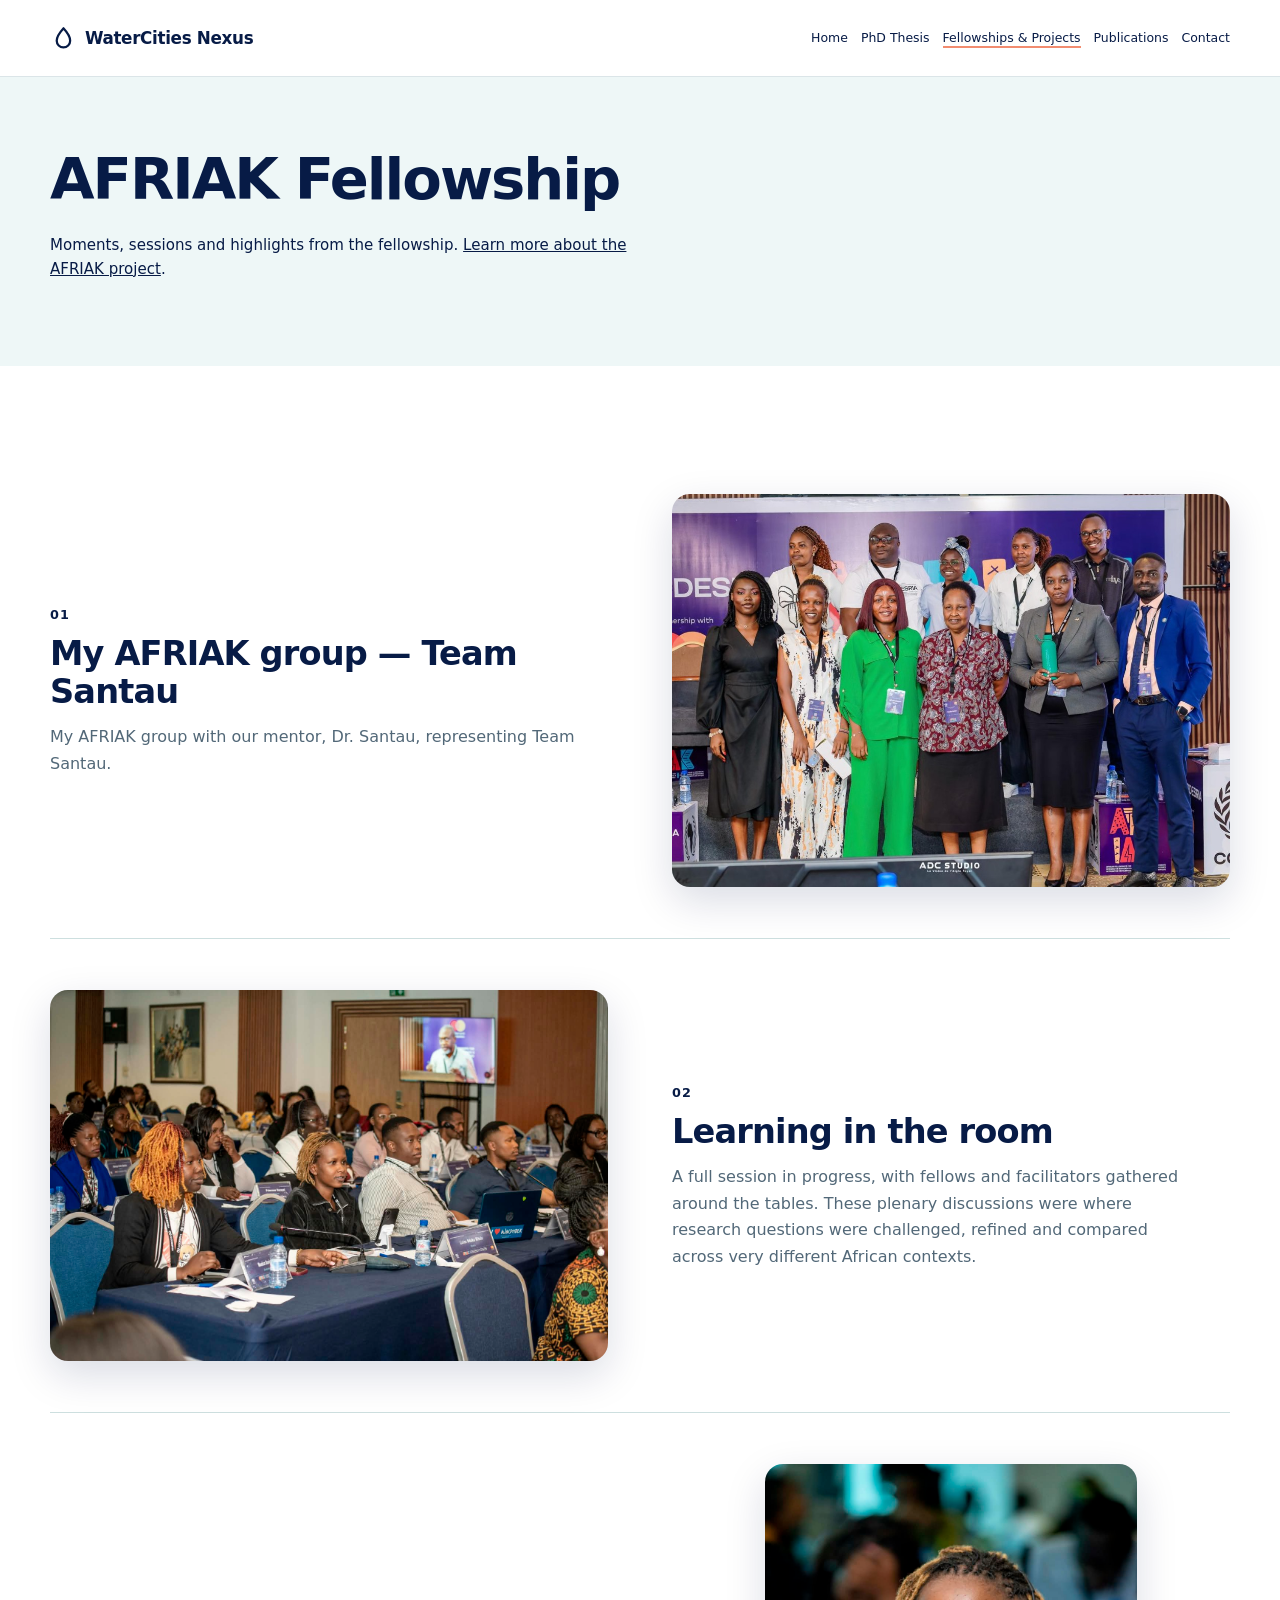
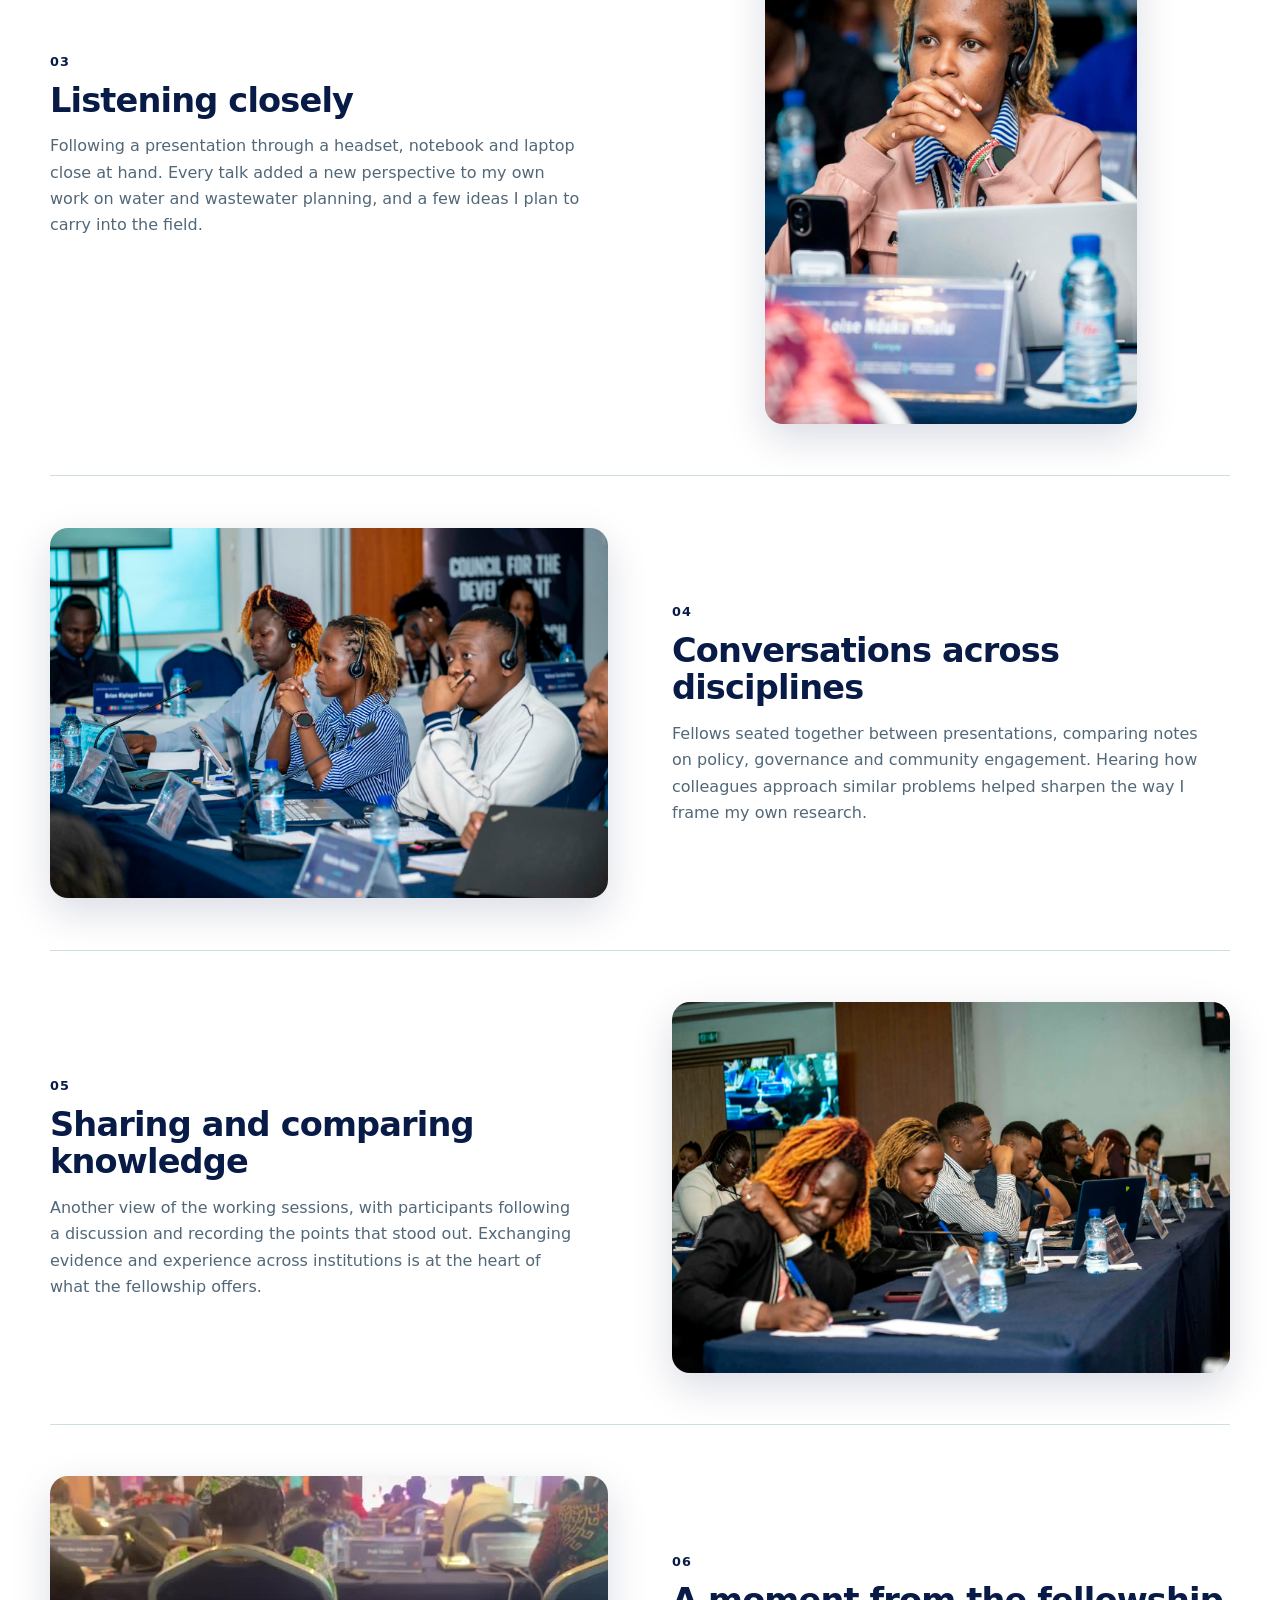
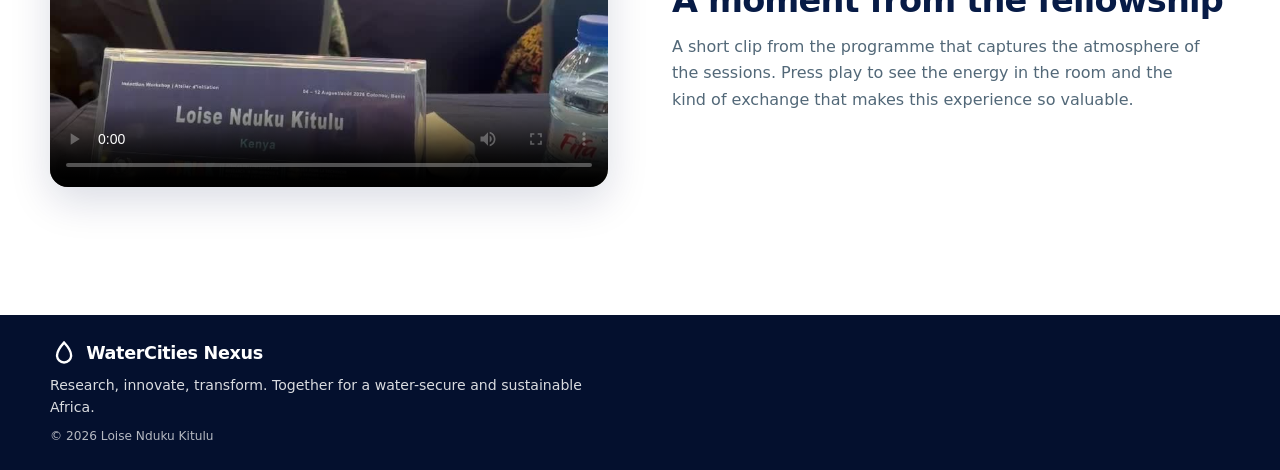
==== afriak/index.html @ d1c17e6a "route link changes" ====
<!doctype html>
<html lang="en">
  <head>
    <meta charset="utf-8" />
    <meta name="viewport" content="width=device-width,initial-scale=1" />
    <title>AFRIAK Fellowship | Loise Nduku Kitulu</title>
    <meta
      name="description"
      content="Photos, video and highlights from the AFRIAK Fellowship, where Loise Nduku Kitulu joined researchers from across Africa to share ideas on water and urban development."
    />
    <link
      rel="icon"
      href="data:image/svg+xml,%3Csvg xmlns='http://www.w3.org/2000/svg' viewBox='0 0 24 24'%3E%3Cpath d='M12 3s6 6.5 6 11a6 6 0 0 1-12 0c0-4.5 6-11 6-11z' fill='%231b4dff'/%3E%3C/svg%3E"
    />
    <meta name="robots" content="index, follow, max-image-preview:large" />
    <meta name="author" content="Loise Nduku Kitulu" />
    <meta name="theme-color" content="#071b46" />
    <link rel="canonical" href="https://loisenduku.co.ke/afriak/" />

    <!-- Open Graph (Facebook, LinkedIn, WhatsApp) -->
    <meta property="og:type" content="website" />
    <meta property="og:site_name" content="Loise Nduku Kitulu" />
    <meta property="og:locale" content="en" />
    <meta property="og:title" content="AFRIAK Fellowship | Loise Nduku Kitulu" />
    <meta
      property="og:description"
      content="Photos, video and highlights from the AFRIAK Fellowship, where Loise Nduku Kitulu joined researchers from across Africa to share ideas on water and urban development."
    />
    <meta property="og:url" content="https://loisenduku.co.ke/afriak/" />
    <meta property="og:image" content="https://loisenduku.co.ke/assets/img/og-image.jpg" />
    <meta property="og:image:width" content="1200" />
    <meta property="og:image:height" content="630" />
    <meta
      property="og:image:alt"
      content="Loise Nduku Kitulu presenting her PhD research at the AFRETEC Doctoral Academy"
    />

    <!-- Twitter / X -->
    <meta name="twitter:card" content="summary_large_image" />
    <meta name="twitter:title" content="AFRIAK Fellowship | Loise Nduku Kitulu" />
    <meta
      name="twitter:description"
      content="Photos, video and highlights from the AFRIAK Fellowship, where Loise Nduku Kitulu joined researchers from across Africa to share ideas on water and urban development."
    />
    <meta name="twitter:image" content="https://loisenduku.co.ke/assets/img/og-image.jpg" />
    <meta
      name="twitter:image:alt"
      content="Loise Nduku Kitulu presenting her PhD research at the AFRETEC Doctoral Academy"
    />

    <!-- Structured data -->
    <script type="application/ld+json">
      {
        "@context": "https://schema.org",
        "@graph": [
          {
            "@type": "Person",
            "@id": "https://loisenduku.co.ke/#person",
            "name": "Loise Nduku Kitulu",
            "url": "https://loisenduku.co.ke/",
            "image": "https://loisenduku.co.ke/assets/img/og-image.jpg",
            "jobTitle": "Urban Planner and PhD Researcher",
            "description": "Urban planner and PhD researcher focused on water and wastewater infrastructure planning in African cities.",
            "affiliation": {
              "@type": "CollegeOrUniversity",
              "name": "University of Lagos"
            },
            "knowsAbout": [
              "Urban planning",
              "Water supply",
              "Wastewater management",
              "Wastewater reuse",
              "Stormwater harvesting",
              "Sustainable urbanization",
              "Lagos",
              "Nairobi"
            ],
            "sameAs": ["https://www.linkedin.com/in/loise-kitulu-929b941b9/"]
          },
          {
            "@type": "WebSite",
            "@id": "https://loisenduku.co.ke/#website",
            "url": "https://loisenduku.co.ke/",
            "name": "Loise Nduku Kitulu",
            "inLanguage": "en",
            "publisher": {
              "@id": "https://loisenduku.co.ke/#person"
            }
          },
          {
            "@type": "WebPage",
            "@id": "https://loisenduku.co.ke/afriak/#webpage",
            "url": "https://loisenduku.co.ke/afriak/",
            "name": "AFRIAK Fellowship | Loise Nduku Kitulu",
            "description": "Photos, video and highlights from the AFRIAK Fellowship, where Loise Nduku Kitulu joined researchers from across Africa to share ideas on water and urban development.",
            "inLanguage": "en",
            "isPartOf": {
              "@id": "https://loisenduku.co.ke/#website"
            },
            "about": {
              "@id": "https://loisenduku.co.ke/#person"
            },
            "primaryImageOfPage": {
              "@type": "ImageObject",
              "url": "https://loisenduku.co.ke/assets/img/og-image.jpg"
            }
          }
        ]
      }
    </script>
    <link rel="stylesheet" href="/assets/style.css" />
  </head>
  <body>
    <svg width="0" height="0" style="position: absolute" aria-hidden="true">
      <symbol id="drop" viewBox="0 0 24 24">
        <path d="M12 3s6 6.5 6 11a6 6 0 0 1-12 0c0-4.5 6-11 6-11z" pathLength="1" />
      </symbol>
      <symbol id="loop" viewBox="0 0 24 24">
        <path
          d="M20 12a8 8 0 0 1-14 5.3M4 12a8 8 0 0 1 14-5.3M18 3v4h-4M6 21v-4h4"
          pathLength="1"
        />
      </symbol>
      <symbol id="city" viewBox="0 0 24 24">
        <path d="M4 21V9l5-3v15M9 21V4l7 3v14M16 21v-9l4 2v7M3 21h18" pathLength="1" />
      </symbol>
      <symbol id="leaf" viewBox="0 0 24 24">
        <path d="M5 19c0-9 5-14 14-14 0 9-5 14-14 14zM5 19l8-8" pathLength="1" />
      </symbol>
      <symbol id="chart" viewBox="0 0 24 24">
        <path d="M4 20h16M6 16l4-5 3 3 5-7M15 7h3v3" pathLength="1" />
      </symbol>
      <symbol id="book" viewBox="0 0 24 24">
        <path
          d="M4 5h6a2 2 0 0 1 2 2v13a2 2 0 0 0-2-2H4zM20 5h-6a2 2 0 0 0-2 2v13a2 2 0 0 1 2-2h6z"
          pathLength="1"
        />
      </symbol>
      <symbol id="people" viewBox="0 0 24 24">
        <path
          d="M9 11a3 3 0 1 0 0-6 3 3 0 0 0 0 6zM3 20c0-3.3 2.7-6 6-6s6 2.7 6 6M16 5.5a3 3 0 0 1 0 5.5M18 14.5c1.8.8 3 2.5 3 5.5"
          pathLength="1"
        />
      </symbol>
      <symbol id="globe" viewBox="0 0 24 24">
        <circle cx="12" cy="12" r="9" pathLength="1" />
        <path d="M3 12h18M12 3c3 3 3 15 0 18M12 3c-3 3-3 15 0 18" pathLength="1" />
      </symbol>
      <symbol id="cap" viewBox="0 0 24 24">
        <path d="M2 9l10-5 10 5-10 5zM6 11.5V16c3 2.5 9 2.5 12 0v-4.5" pathLength="1" />
      </symbol>
      <symbol id="folder" viewBox="0 0 24 24">
        <path d="M3 6h6l2 2h10v11H3z" pathLength="1" />
      </symbol>
      <symbol id="arrow" viewBox="0 0 24 24">
        <path d="M5 12h14M13 6l6 6-6 6" pathLength="1" />
      </symbol>
      <symbol id="pause" viewBox="0 0 24 24"><path d="M8 5v14M16 5v14" pathLength="1" /></symbol>
      <symbol id="play" viewBox="0 0 24 24"><path d="M8 5l11 7-11 7z" pathLength="1" /></symbol>
    </svg>
    <header>
      <div class="nav">
        <a class="lg" href="/"
          ><svg class="ic"><use href="#drop" /></svg><span>WaterCities Nexus</span></a
        >
        <ul id="menu">
          <li><a href="/">Home</a></li>
          <li><a href="/phd/">PhD Thesis</a></li>
          <li><a href="/projects/" class="on">Fellowships &amp; Projects</a></li>
          <li><a href="/#publications">Publications</a></li>
          <li><a href="/#contact">Contact</a></li>
        </ul>
        <button class="mb" aria-label="Menu" aria-expanded="false"><i></i><i></i></button>
      </div>
    </header>
    <main>
      <div class="ph-head">
        <div class="w">
          <h1>
            <span class="ln"><span>AFRIAK Fellowship</span></span>
          </h1>
          <p data-r>
            Moments, sessions and highlights from the fellowship.
            <a href="https://codesria.org/loise-nduku-kitulu1935/" target="_blank" rel="noopener"
              >Learn more about the AFRIAK project</a
            >.
          </p>
        </div>
      </div>
      <section class="afx-sec">
        <div class="w">
          <article class="afx">
            <div class="afx-t" data-r>
              <span class="num">01</span>
              <h2>My AFRIAK group — Team Santau</h2>
              <p>My AFRIAK group with our mentor, Dr. Santau, representing Team Santau.</p>
            </div>
            <div class="afx-m p" data-r>
              <img
                src="/assets/img/AFRIAK/afriak-1.jpg"
                alt="My AFRIAK group with our mentor, Dr. Santau — Team Santau"
                loading="lazy"
              />
            </div>
          </article>
          <article class="afx">
            <div class="afx-t" data-r>
              <span class="num">02</span>
              <h2>Learning in the room</h2>
              <p>
                A full session in progress, with fellows and facilitators gathered around the
                tables. These plenary discussions were where research questions were challenged,
                refined and compared across very different African contexts.
              </p>
            </div>
            <div class="afx-m l" data-r>
              <img src="/assets/img/AFRIAK/afriak-2.jpg" alt="Learning in the room" loading="lazy" />
            </div>
          </article>
          <article class="afx">
            <div class="afx-t" data-r>
              <span class="num">03</span>
              <h2>Listening closely</h2>
              <p>
                Following a presentation through a headset, notebook and laptop close at hand. Every
                talk added a new perspective to my own work on water and wastewater planning, and a
                few ideas I plan to carry into the field.
              </p>
            </div>
            <div class="afx-m p" data-r>
              <img src="/assets/img/AFRIAK/afriak-3.jpg" alt="Listening closely" loading="lazy" />
            </div>
          </article>
          <article class="afx">
            <div class="afx-t" data-r>
              <span class="num">04</span>
              <h2>Conversations across disciplines</h2>
              <p>
                Fellows seated together between presentations, comparing notes on policy, governance
                and community engagement. Hearing how colleagues approach similar problems helped
                sharpen the way I frame my own research.
              </p>
            </div>
            <div class="afx-m l" data-r>
              <img
                src="/assets/img/AFRIAK/afriak-4.jpg"
                alt="Conversations across disciplines"
                loading="lazy"
              />
            </div>
          </article>
          <article class="afx">
            <div class="afx-t" data-r>
              <span class="num">05</span>
              <h2>Sharing and comparing knowledge</h2>
              <p>
                Another view of the working sessions, with participants following a discussion and
                recording the points that stood out. Exchanging evidence and experience across
                institutions is at the heart of what the fellowship offers.
              </p>
            </div>
            <div class="afx-m l" data-r>
              <img
                src="/assets/img/AFRIAK/afriak-5.jpg"
                alt="Sharing and comparing knowledge"
                loading="lazy"
              />
            </div>
          </article>
          <article class="afx">
            <div class="afx-t" data-r>
              <span class="num">06</span>
              <h2>A moment from the fellowship</h2>
              <p>
                A short clip from the programme that captures the atmosphere of the sessions. Press
                play to see the energy in the room and the kind of exchange that makes this
                experience so valuable.
              </p>
            </div>
            <div class="afx-m v" data-r>
              <video
                controls
                playsinline
                preload="metadata"
                poster="/assets/img/AFRIAK/afriak-6.jpg"
              >
                <source src="/assets/img/AFRIAK/afriak-6.mp4" type="video/mp4" />
              </video>
            </div>
          </article>
        </div>
      </section>
    </main>
    <footer>
      <div class="w">
        <a class="lg" href="/"
          ><svg class="ic"><use href="#drop" /></svg><span>WaterCities Nexus</span></a
        >
        <p>Research, innovate, transform. Together for a water-secure and sustainable Africa.</p>
        <p class="sm">© 2026 Loise Nduku Kitulu</p>
      </div>
    </footer>
    <script src="/assets/site.js"></script>
  </body>
</html>
---- assets/style.css ----
:root {
  --b: #071b46;
  --n: #071b46;
  --m: #eef7f7;
  --l: #cddfdf;
  --t: #526878;
  --accent: #f28c70;
  --e: cubic-bezier(0.2, 0.8, 0.2, 1);
}
* {
  box-sizing: border-box;
}
html {
  scroll-behavior: smooth;
}
body {
  margin: 0;
  font:
    400 1.05rem/1.6 "Bricolage Grotesque",
    system-ui,
    sans-serif;
  color: var(--n);
  background: #fff;
  overflow-x: hidden;
}
a {
  color: inherit;
}
img,
video,
svg {
  display: block;
  max-width: 100%;
}
main {
  display: block;
}
.w {
  max-width: 1200px;
  margin: auto;
  padding: 0 10px;
}
.ic {
  width: 1.4em;
  height: 1.4em;
  flex: none;
  fill: none;
  stroke: currentColor;
  stroke-width: 1.6;
  stroke-linecap: round;
  stroke-linejoin: round;
  stroke-dasharray: 1;
  stroke-dashoffset: 0;
}
@keyframes dr {
  from {
    stroke-dashoffset: 1;
  }
}
.big {
  width: 56px;
  height: 56px;
  margin-bottom: 16px;
}
.dn {
  transform: rotate(90deg);
}
h1,
h2,
h3 {
  font-weight: 600;
  letter-spacing: -0.03em;
  line-height: 1;
  margin: 0;
}
h1 {
  font-size: clamp(2.6rem, 8.4vw, 7.4rem);
  line-height: 0.96;
}
h2 {
  font-size: clamp(2rem, 5vw, 3.8rem);
  margin-bottom: 24px;
  max-width: 18ch;
}
h3 {
  font-size: clamp(1.4rem, 2.6vw, 2rem);
}
p {
  max-width: 62ch;
}
.mut {
  color: var(--t);
  margin: 6px 0 20px;
}
.sm {
  font-size: 0.85rem;
  opacity: 0.7;
}
.ln {
  display: block;
  overflow: hidden;
  padding-bottom: 0.08em;
}
.ln > span {
  display: block;
  transform: translateY(110%);
  transition: transform 1.1s var(--e) calc(0.2s + var(--i, 0) * 0.12s);
}
.ready .ln > span {
  transform: none;
}
[data-r] {
  opacity: 0;
  transform: translateY(28px);
  transition:
    opacity 0.9s var(--e),
    transform 0.9s var(--e);
}
[data-r].in {
  opacity: 1;
  transform: none;
}
img[data-r] {
  opacity: 1;
  transform: none;
  clip-path: inset(0 0 100% 0);
  transition: clip-path 1.2s var(--e);
}
img[data-r].in {
  clip-path: inset(0);
}
/* header */
header {
  position: fixed;
  inset: 0 0 auto;
  z-index: 30;
  height: 76px;
  background: #fff;
  color: var(--n);
  transition:
    background 0.3s,
    color 0.3s,
    box-shadow 0.3s;
}
header.sc {
  background: rgba(255, 255, 255, 0.96);
  backdrop-filter: blur(10px);
  color: var(--n);
  box-shadow: 0 1px 0 var(--l);
}
.nav {
  display: flex;
  align-items: center;
  justify-content: space-between;
  gap: 16px;
  height: 76px;
  padding: 0 24px;
  max-width: 1200px;
  margin: auto;
}
.lg {
  display: flex;
  align-items: center;
  gap: 8px;
  text-decoration: none;
  font-weight: 600;
  letter-spacing: -0.02em;
  font-size: 1.1rem;
}
.lg .ic {
  color: var(--b);
  width: 1.6em;
  height: 1.6em;
  stroke-width: 2;
}
.nav ul {
  display: flex;
  gap: 26px;
  list-style: none;
  margin: 0;
  padding: 0;
}
.nav ul a {
  text-decoration: none;
  font-weight: 500;
  font-size: 0.95rem;
  background: linear-gradient(var(--accent), var(--accent)) 0 100%/0 2px no-repeat;
  padding-bottom: 3px;
  transition: background-size 0.4s var(--e);
}
.nav ul a:hover,
.nav ul a.on {
  background-size: 100% 2px;
}
.btn {
  display: inline-flex;
  align-items: center;
  gap: 8px;
  background: var(--b);
  color: #fff;
  padding: 13px 24px;
  border-radius: 999px;
  text-decoration: none;
  font-weight: 600;
  font-size: 0.95rem;
  border: 2px solid var(--b);
  position: relative;
  overflow: hidden;
  isolation: isolate;
  transition: color 0.35s;
}
.btn:before {
  content: "";
  position: absolute;
  inset: 0;
  background: #fff;
  transform: translateY(101%);
  transition: transform 0.45s var(--e);
  z-index: -1;
  border-radius: 50% 50% 0 0/40% 40% 0 0;
}
.btn:hover {
  color: var(--b);
}
.btn:hover:before {
  transform: none;
  border-radius: 0;
}
.btn:hover .ic {
  animation: dr 0.7s;
}
.btn.ghost {
  background: transparent;
  color: inherit;
  border-color: currentColor;
}
.btn.ghost:before {
  background: var(--b);
}
.btn.ghost:hover {
  color: #fff;
  border-color: var(--b);
}
.hero .btn.ghost {
  color: #fff;
}
.mb {
  display: none;
  background: none;
  border: 0;
  width: 44px;
  height: 44px;
  position: relative;
  color: inherit;
  cursor: pointer;
}
.mb i {
  position: absolute;
  left: 10px;
  right: 10px;
  height: 2px;
  background: currentColor;
  transition: transform 0.4s var(--e);
}
.mb i:first-child {
  top: 18px;
}
.mb i:last-child {
  top: 25px;
}
.open .mb i:first-child {
  transform: translateY(3.5px) rotate(45deg);
}
.open .mb i:last-child {
  transform: translateY(-3.5px) rotate(-45deg);
}
/* hero */
.hero {
  position: relative;
  height: calc(100svh - 76px);
  min-height: 620px;
  color: #fff;
  display: flex;
  align-items: center;
  overflow: hidden;
  background: var(--n);
  margin-top: 76px;
}
.hero > img {
  position: absolute;
  inset: 0;
  width: 100%;
  height: 100%;
  object-fit: cover;
  object-position: 52% 25%;
  clip-path: none;
  transform: none;
}
.ready .hero > img {
  clip-path: inset(0);
  transform: none;
}
.hero:after {
  content: "";
  position: absolute;
  inset: 0;
  background:
    linear-gradient(90deg, rgba(7, 27, 70, 0.48), rgba(7, 27, 70, 0.32) 55%, rgba(7, 27, 70, 0.18)),
    linear-gradient(0deg, rgba(7, 27, 70, 0.38), transparent 48%);
}
.hero .w {
  position: relative;
  z-index: 2;
  padding-bottom: clamp(40px, 7vw, 80px);
}
.lead {
  font-size: clamp(1.05rem, 2vw, 1.3rem);
  margin: 22px 0 0;
  opacity: 0;
  transition: opacity 1s 0.9s;
}
.ready .lead,
.ready .cta {
  opacity: 1;
}
.cta {
  display: flex;
  gap: 12px;
  flex-wrap: wrap;
  margin-top: 26px;
  opacity: 0;
  transition: opacity 1s 1.1s;
}
/* sections */
section {
  padding: clamp(64px, 10vw, 130px) 0;
}
.alt {
  background: var(--m);
}
.dark {
  background: var(--n);
  color: #fff;
  background-image: radial-gradient(60% 80% at 100% 0, rgba(27, 77, 255, 0.55), transparent);
}
.about {
  display: grid;
  grid-template-columns: 1.3fr 1fr;
  gap: clamp(24px, 5vw, 70px);
  align-items: start;
}
.me {
  width: 100%;
  aspect-ratio: 1;
  object-fit: cover;
  border-radius: 28px;
  margin-bottom: 20px;
}
.quote {
  background: var(--m);
  border-radius: 20px;
  padding: 22px;
  font-size: 1.1rem;
  color: var(--n);
}
.tag {
  display: inline-block;
  border: 1px solid var(--l);
  border-radius: 999px;
  padding: 4px 14px;
  font-size: 0.85rem;
  margin: 0 6px 8px 0;
  transition:
    background 0.3s,
    color 0.3s;
}
.tag:hover {
  background: var(--b);
  color: #fff;
}
.row {
  display: flex;
  align-items: center;
  gap: clamp(12px, 2.5vw, 28px);
  padding: clamp(18px, 2.4vw, 30px) 8px;
  border-top: 1px solid var(--l);
  text-decoration: none;
  position: relative;
  isolation: isolate;
  transition:
    color 0.4s,
    padding 0.4s var(--e);
}
.row:last-child {
  border-bottom: 1px solid var(--l);
}
.row b {
  font-weight: 600;
  font-size: clamp(1.3rem, 3vw, 2.3rem);
  letter-spacing: -0.025em;
  line-height: 1.1;
}
.row span {
  color: var(--t);
  flex: 1;
  max-width: 44ch;
  font-size: 0.95rem;
  transition: color 0.4s;
}
.row:before {
  content: "";
  position: absolute;
  inset: 0;
  background: var(--b);
  transform: scaleY(0);
  transform-origin: bottom;
  transition: transform 0.5s var(--e);
  z-index: -1;
}
.row:hover {
  color: #fff;
  padding-left: 24px;
  padding-right: 24px;
}
.row:hover:before {
  transform: none;
}
.row:hover span {
  color: #dfe7ff;
}
.row:hover .ic {
  animation: dr 0.9s;
}
.row .go {
  margin-left: auto;
}
.row:hover .go,
.pub:hover .go {
  transform: translateX(6px);
}
.go {
  transition: transform 0.4s var(--e);
}
.alt .row:last-child {
  border-bottom: 1px solid var(--l);
}
div.row:hover {
  color: inherit;
  padding: clamp(18px, 2.4vw, 30px) 8px;
}
div.row:hover:before {
  transform: scaleY(0);
}
div.row:hover .ic {
  color: var(--b);
}
.tri {
  display: grid;
  grid-template-columns: repeat(auto-fit, minmax(240px, 1fr));
  gap: 32px;
  margin-top: 40px;
}
.tri p {
  font-size: 1.15rem;
}
/* publications */
.pub {
  display: grid;
  grid-template-columns: 72px 1fr auto;
  gap: clamp(14px, 2.5vw, 28px);
  align-items: center;
  padding: 20px 0;
  border-top: 1px solid var(--l);
  text-decoration: none;
  transition: padding 0.4s var(--e);
}
.pub:last-child {
  border-bottom: 1px solid var(--l);
}
.tile {
  width: 72px;
  height: 72px;
  border-radius: 18px;
  background: var(--m)
    repeating-linear-gradient(135deg, transparent 0 9px, rgba(27, 77, 255, 0.1) 9px 10px);
  display: grid;
  place-items: center;
  color: var(--b);
  transition:
    background-color 0.4s,
    color 0.4s,
    transform 0.5s var(--e),
    border-radius 0.5s var(--e);
}
.tile .ic {
  width: 30px;
  height: 30px;
}
.pt small {
  display: block;
  color: var(--t);
  font-size: 0.85rem;
}
.pt b {
  font-weight: 600;
  font-size: clamp(1.05rem, 2vw, 1.45rem);
  letter-spacing: -0.015em;
  line-height: 1.25;
  background: linear-gradient(var(--b), var(--b)) 0 100%/0 2px no-repeat;
  transition: background-size 0.5s var(--e);
}
a.pub:hover {
  padding-left: 12px;
}
a.pub:hover .tile {
  background-color: var(--b);
  color: #fff;
  transform: rotate(-6deg) scale(1.06);
  border-radius: 50%;
}
a.pub:hover .tile .ic,
a.pub:hover .go {
  animation: dr 0.8s;
}
a.pub:hover .pt b {
  background-size: 100% 2px;
  color: var(--b);
}
.pub .go {
  color: var(--b);
}
.pub.soon {
  opacity: 0.65;
}
.cta-s {
  background: var(--b);
  color: #fff;
  text-align: left;
}
.cta-s h2 {
  font-size: clamp(2.6rem, 9vw, 8rem);
  max-width: none;
}
.mail {
  display: inline-flex;
  align-items: center;
  gap: 12px;
  font-size: clamp(1.3rem, 4.4vw, 3rem);
  font-weight: 600;
  letter-spacing: -0.03em;
  text-decoration: none;
  margin: 18px 0 26px;
  word-break: break-all;
  border-bottom: 3px solid #fff;
}
.mail:hover .go {
  transform: translateX(8px);
}
.cta-s .btn {
  background: #fff;
  color: var(--b);
  border-color: #fff;
}
.cta-s .btn:before {
  background: var(--n);
}
.cta-s .btn:hover {
  color: #fff;
  border-color: var(--n);
}
footer {
  background: var(--n);
  color: #fff;
  padding: 48px 0;
}
footer .lg .ic {
  color: #fff;
}
footer p {
  margin: 14px 0 0;
  opacity: 0.85;
}
/* page heads */
.ph-head {
  background: var(--m);
  padding: 150px 0 clamp(40px, 6vw, 70px);
}
.ph-head p {
  margin-top: 20px;
  font-size: 1.15rem;
}
.empty {
  display: flex;
  align-items: center;
  gap: 14px;
  border: 2px dashed var(--l);
  border-radius: 20px;
  padding: 26px;
  color: var(--t);
  margin-top: 18px;
}
.empty .ic {
  color: var(--b);
}
#lb {
  position: fixed;
  inset: 0;
  background: rgba(6, 21, 74, 0.94);
  display: none;
  place-items: center;
  z-index: 50;
  cursor: zoom-out;
}
#lb.on {
  display: grid;
}
#lb img {
  max-height: 92vh;
  max-width: 94vw;
  border-radius: 12px;
}
#pre {
  position: fixed;
  inset: 0;
  z-index: 100;
  background: var(--n);
  color: #fff;
  display: grid;
  place-items: center;
  transition: transform 1s var(--e);
}
#pre.done {
  transform: translateY(-100%);
}
#pre div {
  text-align: center;
}
#pre .ic {
  width: 84px;
  height: 84px;
  margin: auto;
  stroke-width: 1.2;
  animation: dr 1.6s infinite alternate;
}
#pre b {
  display: block;
  font-size: 2.4rem;
  margin-top: 12px;
  font-weight: 600;
}
#cur {
  position: fixed;
  left: 0;
  top: 0;
  z-index: 60;
  pointer-events: none;
  width: 84px;
  height: 84px;
  margin: -42px 0 0 -42px;
  border-radius: 50%;
  background: var(--b);
  color: #fff;
  display: grid;
  place-items: center;
  font-size: 0.9rem;
  font-weight: 600;
  scale: 0;
  transition: scale 0.35s var(--e);
}
#cur.on {
  scale: 1;
}
@media (max-width: 720px) {
  .mb {
    display: block;
  }
  .nav .btn {
    display: none;
  }
  .nav ul {
    position: fixed;
    inset: 0;
    background: var(--n);
    color: #fff;
    flex-direction: column;
    justify-content: center;
    gap: 18px;
    padding: 0 32px;
    transform: translateY(-100%);
    transition: transform 0.6s var(--e);
  }
  .nav ul a {
    font-size: 2rem;
    font-weight: 600;
  }
  .open .nav ul {
    transform: none;
  }
  .open header,
  .open header.sc {
    background: transparent;
    color: #fff;
    box-shadow: none;
    backdrop-filter: none;
  }
  .open .lg,
  .open .mb {
    position: relative;
    z-index: 2;
  }
  .open header .lg .ic {
    color: #fff;
  }
}
@media (max-width: 860px) {
  .about {
    grid-template-columns: 1fr;
  }
  .row span {
    display: none;
  }
  .pub {
    grid-template-columns: 56px 1fr 24px;
  }
  .tile {
    width: 56px;
    height: 56px;
    border-radius: 14px;
  }
  .hero > img {
    object-position: 54% 20%;
  }
  .ph-head {
    padding-top: 120px;
  }
}
@media (prefers-reduced-motion: reduce) {
  * {
    animation: none !important;
    transition-duration: 0.01s !important;
  }
  .car {
    overflow-x: auto;
  }
  .ln > span {
    transform: none;
  }
  [data-r] {
    opacity: 1;
    transform: none;
  }
  img[data-r] {
    clip-path: none;
  }
}

/* restrained typography, spacing and navigation refinements */
body {
  font-family:
    system-ui,
    -apple-system,
    "Segoe UI",
    Roboto,
    Arial,
    sans-serif;
  font-size: 1rem;
  line-height: 1.55;
}
h1 {
  font-size: clamp(2.25rem, 6vw, 5.4rem);
  line-height: 1;
}
h2 {
  font-size: clamp(1.7rem, 3.8vw, 3rem);
  margin-bottom: 20px;
}
h3 {
  font-size: clamp(1.2rem, 2vw, 1.65rem);
}
.lead {
  font-size: clamp(0.95rem, 1.5vw, 1.12rem);
}
.ph-head p,
.tri p,
.quote {
  font-size: 1rem;
}
.cta-s h2 {
  font-size: clamp(2rem, 6vw, 5.2rem);
}
.mail {
  font-size: clamp(1.1rem, 3vw, 2.35rem);
}
.nav {
  gap: 18px;
}
.nav .btn {
  padding: 9px 17px;
  font-size: 0.86rem;
  gap: 6px;
  margin-left: auto;
}
.nav ul {
  margin-left: auto;
  gap: 20px;
}
.nav ul a {
  font-size: 0.88rem;
}
.btn {
  padding: 10px 19px;
  font-size: 0.88rem;
  gap: 7px;
}
.btn .ic {
  width: 1.2em;
  height: 1.2em;
}
.it {
  height: clamp(190px, 30vw, 320px);
  border-radius: 18px;
}
.car {
  padding: 4px 0;
}
.event {
  margin-top: 44px;
}
@media (max-width: 720px) {
  .nav {
    padding: 12px 16px;
  }
  .nav ul {
    margin-left: 0;
  }
  .mb {
    margin-left: auto;
    margin-right: 0;
    width: 40px;
    height: 40px;
  }
  .mb i {
    left: 8px;
    right: 8px;
  }
  .nav ul a {
    font-size: 1.45rem;
  }
}
@media (max-width: 860px) {
  .it {
    height: clamp(175px, 48vw, 260px);
  }
  h1 {
    font-size: clamp(2.2rem, 9vw, 4.2rem);
  }
  h2 {
    font-size: clamp(1.65rem, 6vw, 2.4rem);
  }
}
@media (min-width: 861px) {
  .nav {
    display: grid;
    grid-template-columns: 1fr auto 1fr;
  }
  .nav .btn {
    grid-column: 2;
    grid-row: 1;
    justify-self: center;
    margin: 0;
  }
  .nav ul {
    grid-column: 3;
    grid-row: 1;
    justify-self: end;
    margin: 0;
    gap: 16px;
  }
}

/* Final compact layout refinements */
body {
  font-size: 15px;
  line-height: 1.55;
}
h1 {
  font-size: clamp(2rem, 4.5vw, 4rem);
  line-height: 1.04;
  letter-spacing: -0.035em;
}
h2 {
  font-size: clamp(1.45rem, 2.8vw, 2.35rem);
  line-height: 1.12;
  letter-spacing: -0.025em;
}
h3 {
  font-size: 1.12rem;
}
p,
.lead,
.ph-head p {
  font-size: 0.94rem;
}
.tag,
.nav ul a {
  font-size: 0.82rem;
}
.btn {
  font-size: 0.82rem;
  padding: 9px 15px;
  min-height: 38px;
}
.hero .cta {
  display: flex;
  flex-wrap: wrap;
  gap: 10px;
}
.hero .cta .btn {
  padding: 9px 15px;
}
.nav {
  grid-template-columns: 1fr 1fr !important;
}
.nav .lg {
  grid-column: 1;
  justify-self: start;
}
.nav ul {
  grid-column: 2;
  justify-self: end;
}
@media (min-width: 861px) {
  .nav ul {
    gap: 13px;
  }
  .nav ul a {
    font-size: 0.78rem;
  }
}
/* Fully off-canvas mobile navigation, including its background */
@media (max-width: 720px) {
  header {
    z-index: 80;
  }
  .nav {
    display: flex;
    align-items: center;
    justify-content: space-between;
    padding: 12px 16px;
  }
  .mb {
    display: block;
    position: relative;
    z-index: 91;
    margin-left: auto;
    margin-right: 0;
    flex: 0 0 40px;
  }
  .nav ul {
    position: fixed;
    top: 0;
    right: 0;
    bottom: 0;
    left: auto;
    width: min(82vw, 340px);
    height: 100dvh;
    box-sizing: border-box;
    background: #071b46;
    color: #fff;
    flex-direction: column;
    justify-content: center;
    align-items: flex-start;
    gap: 20px;
    padding: 32px;
    transform: translateX(105%);
    visibility: hidden;
    pointer-events: none;
    transition:
      transform 0.35s ease,
      visibility 0.35s;
  }
  .open .nav ul {
    transform: translateX(0);
    visibility: visible;
    pointer-events: auto;
  }
  .nav ul a {
    font-size: 1.05rem;
  }
  .open header,
  .open header.sc {
    background: transparent;
  }
  .open header .mb {
    position: fixed;
    right: 16px;
    top: 12px;
  }
}
.contact-compact {
  background: #071b46;
  color: #fff;
  padding: 38px 0 34px;
}
.contact-compact .w {
  display: grid;
  grid-template-columns: 1.1fr 1fr auto;
  align-items: center;
  gap: 24px;
}
.contact-compact h2 {
  font-size: clamp(1.5rem, 2.8vw, 2.25rem);
  margin: 0 0 8px;
}
.contact-compact p {
  margin: 0;
  color: #d6e0f4;
  font-size: 0.88rem;
}
.contact-email {
  font-size: clamp(0.9rem, 1.5vw, 1.15rem);
  color: #fff;
  text-decoration: none;
  border-bottom: 1px solid #8297bd;
  padding-bottom: 6px;
}
.socials {
  display: flex;
  gap: 9px;
}
.socials a {
  display: flex;
  align-items: center;
  gap: 7px;
  border: 1px solid #64799e;
  border-radius: 24px;
  padding: 8px 12px;
  color: #fff;
  text-decoration: none;
  font-size: 0.8rem;
}
.socials a:hover {
  background: #173567;
}
@media (max-width: 700px) {
  .contact-compact {
    padding: 30px 0;
  }
  .contact-compact .w {
    grid-template-columns: 1fr;
    gap: 15px;
  }
  .socials {
    margin-top: 2px;
  }
}

/* ===== Hero (portfolio style) ===== */
.hero {
  align-items: center;
  min-height: 640px;
}
.hero:after {
  background:
    linear-gradient(90deg, rgba(4, 12, 38, 0.94), rgba(6, 21, 74, 0.82) 55%, rgba(6, 21, 74, 0.6)),
    linear-gradient(0deg, rgba(4, 12, 38, 0.7), transparent 40%);
}
.hero > img {
  filter: saturate(0.8) brightness(0.8);
}
.hero .w {
  padding-top: clamp(42px, 8vh, 72px);
  padding-bottom: clamp(42px, 8vh, 72px);
  width: 100%;
}
.pill {
  display: inline-flex;
  align-items: center;
  gap: 9px;
  border: 1px solid transparent;
  background: transparent;
  backdrop-filter: none;
  border-radius: 999px;
  padding: 6px 0;
  font-size: 0.78rem;
  font-weight: 600;
  color: #fff;
  text-shadow: 0 1px 5px rgba(4, 12, 38, 0.85);
  margin-bottom: 22px;
}
.pill i {
  width: 8px;
  height: 8px;
  border-radius: 50%;
  background: #3ea0ff;
  box-shadow: 0 0 0 4px rgba(62, 160, 255, 0.22);
}
.hero h1 {
  font-size: clamp(2.4rem, 7vw, 5.2rem);
  line-height: 1.02;
  max-width: none;
}
.role {
  margin: 18px 0 0;
  font-size: clamp(1.05rem, 2.2vw, 1.45rem);
  max-width: none;
}
.role b {
  font-weight: 600;
  border-bottom: 2px solid rgba(255, 255, 255, 0.7);
  padding-bottom: 2px;
}
.hero .lead {
  max-width: 52ch;
  color: #c9d6f2;
  margin-top: 18px;
}
.hero .cta {
  margin-top: 28px;
}
.hero .btn {
  padding: 12px 22px;
  font-size: 0.88rem;
  min-height: 44px;
  border-radius: 8px;
}
.hero .btn .in {
  font-size: 0.95rem;
  font-weight: 800;
}
.hero .btn.ghost {
  border-color: rgba(255, 255, 255, 0.3);
}
@media (max-width: 600px) {
  .hero {
    height: calc(100svh - 76px);
    min-height: 560px;
  }
  .hero h1 {
    max-width: none;
  }
}

/* ===== Mobile menu: hamburger on the left, drawer slides from the left ===== */
@media (max-width: 720px) {
  .nav {
    justify-content: flex-start;
    gap: 6px;
  }
  .mb {
    order: -1;
    margin: 0 0 0 -8px;
    flex: 0 0 44px;
    width: 44px;
    height: 44px;
    color: var(--b);
  }
  .mb i {
    left: 11px;
    right: 11px;
    background: var(--b);
  }
  .mb i:first-child {
    top: 16px;
  }
  .mb i:last-child {
    top: 26px;
  }
  .open .mb i:first-child {
    transform: translateY(5px) rotate(45deg);
  }
  .open .mb i:last-child {
    transform: translateY(-5px) rotate(-45deg);
  }
  .nav ul {
    left: 0;
    right: auto;
    transform: translateX(-105%);
    align-items: flex-start;
    padding: 90px 28px 32px;
    justify-content: flex-start;
    gap: 6px;
    box-shadow: 8px 0 40px rgba(0, 0, 0, 0.35);
    border-right: 1px solid rgba(255, 255, 255, 0.08);
  }
  .nav ul li {
    width: 100%;
  }
  .nav ul a {
    display: block;
    font-size: 1rem;
    color: #fff;
    padding: 12px 4px;
    background: none;
    border-bottom: 1px solid rgba(255, 255, 255, 0.1);
  }
  .nav ul a.on {
    color: #fff;
  }
  .open .nav ul {
    transform: none;
  }
  .open header .mb {
    position: fixed;
    left: 8px;
    right: auto;
    top: 12px;
  }
  .open::after {
    content: "";
    position: fixed;
    inset: 0;
    background: rgba(2, 8, 28, 0.55);
    z-index: 70;
  }
  .open {
    overflow: hidden;
  }
}

/* ===== PhD: dark section + compact looping carousel ===== */
.phd-dark {
  background: #050f33 radial-gradient(60% 50% at 100% 0, rgba(27, 77, 255, 0.28), transparent);
  color: #fff;
  overflow: hidden;
  position: relative;
  contain: paint;
}
.phd-dark h2,
.phd-dark h3 {
  color: #fff;
}
.phd-dark .mut,
.phd-dark .w > p {
  color: #a9b9dd;
}
.event {
  margin-top: 44px;
}
.eh {
  max-width: 1200px;
  margin: 0 auto;
  padding: 0 10px;
  display: flex;
  align-items: flex-end;
  justify-content: space-between;
  gap: 16px;
}
.eh .mut {
  margin: 6px 0 18px;
}
.cr {
  max-width: 1200px;
  margin: 0 auto;
  padding: 0 10px;
  width: 100%;
}
.cv {
  overflow: hidden;
  width: 100%;
  -webkit-mask-image: linear-gradient(90deg, transparent 0, #000 10%, #000 90%, transparent 100%);
  mask-image: linear-gradient(90deg, transparent 0, #000 10%, #000 90%, transparent 100%);
}
.tr {
  display: flex;
  width: max-content;
  animation: mv var(--d, 40s) linear infinite;
  will-change: transform;
}
@keyframes mv {
  to {
    transform: translate3d(calc(-1 * var(--w, 0px)), 0, 0);
  }
}
.cr:hover .tr,
.cr:focus-within .tr,
.cr.pause .tr,
.cr.vp .tr {
  animation-play-state: paused;
}
.cd {
  flex: none;
  width: 220px;
  margin-right: 14px;
  display: flex;
  flex-direction: column;
  background: #0b1d52;
  border: 1px solid rgba(255, 255, 255, 0.09);
  border-radius: 14px;
  overflow: hidden;
}
.cm {
  position: relative;
  aspect-ratio: 4/3;
  background: linear-gradient(135deg, #102a6e, #0a1a4a);
  overflow: hidden;
}
.phs {
  position: absolute;
  inset: 0;
  width: 100%;
  height: 100%;
  padding: 22%;
  fill: none;
  stroke: #5b86ff;
  stroke-width: 1.6;
  stroke-linecap: round;
  stroke-linejoin: round;
  opacity: 0.55;
  max-width: none;
}
.cm img,
.cm video {
  position: absolute;
  inset: 0;
  width: 100%;
  height: 100%;
  object-fit: cover;
  background: #0a1a4a;
  cursor: zoom-in;
}
.cm video {
  cursor: auto;
  background: #000;
}
.ct {
  padding: 12px 13px 14px;
}
.ct h4 {
  margin: 0 0 6px;
  font-size: 0.88rem;
  font-weight: 600;
  line-height: 1.25;
  letter-spacing: -0.01em;
}
.ct p {
  margin: 0;
  font-size: 0.74rem;
  line-height: 1.5;
  color: #b4c3e4;
}
.tg {
  flex: none;
  width: 38px;
  height: 38px;
  border-radius: 50%;
  border: 1px solid rgba(255, 255, 255, 0.25);
  background: rgba(255, 255, 255, 0.08);
  color: #fff;
  cursor: pointer;
  display: grid;
  place-items: center;
  margin-bottom: 18px;
}
.tg:hover {
  background: var(--b);
  border-color: var(--b);
}
.tg .ic {
  width: 18px;
  height: 18px;
}
.tg .pl,
.cr.pause .tg .pa {
  display: none;
}
.cr.pause .tg .pl {
  display: block;
}
@media (prefers-reduced-motion: reduce) {
  .cv {
    overflow-x: auto;
  }
  .tr {
    animation: none !important;
  }
}

/* ===== AFRIAK alternating layout ===== */
.afx-sec {
  padding: clamp(40px, 6vw, 80px) 0;
}
.afx {
  display: grid;
  grid-template-columns: minmax(0, 1fr) minmax(0, 1fr);
  gap: clamp(28px, 5vw, 72px);
  align-items: center;
  padding: clamp(28px, 4vw, 52px) 0;
}
.afx + .afx {
  border-top: 1px solid var(--l);
}
.afx:nth-child(even) .afx-m {
  order: -1;
}
.afx-t .num {
  display: inline-block;
  font-size: 0.8rem;
  font-weight: 700;
  color: var(--b);
  letter-spacing: 0.08em;
  margin-bottom: 10px;
}
.afx-t h2 {
  font-size: clamp(1.4rem, 2.8vw, 2.1rem);
  margin: 0 0 14px;
  max-width: none;
}
.afx-t p {
  margin: 0;
  color: var(--t);
  font-size: 1rem;
  line-height: 1.65;
  max-width: 52ch;
}
.afx-m {
  min-width: 0;
  display: flex;
  justify-content: center;
}
.afx-m img,
.afx-m video {
  width: 100%;
  height: auto;
  border-radius: 18px;
  background: var(--m);
  box-shadow: 0 14px 40px rgba(6, 21, 74, 0.15);
}
.afx-m.p img {
  width: auto;
  max-width: 100%;
  max-height: 560px;
}
.afx-m.l img,
.afx-m.v video {
  max-height: 480px;
  object-fit: cover;
}
@media (max-width: 760px) {
  .afx {
    grid-template-columns: minmax(0, 1fr);
    gap: 20px;
  }
  .afx:nth-child(even) .afx-m {
    order: 0;
  }
  .afx-m.p img {
    max-height: 460px;
  }
}
@media (max-width: 720px) {
  .open header .lg {
    visibility: hidden;
  }
}

.hero-name {
  display: inline-block;
  width: auto;
  max-width: none;
  white-space: nowrap;
  overflow: visible;
  clip-path: none;
  animation: none;
}
.ready .hero-name {
  animation: none;
}
.name-kitulu {
  color: var(--accent);
  text-shadow: 0 1px 14px rgba(7, 27, 70, 0.25);
  font-weight: 700;
}
@keyframes nameType {
  from {
    clip-path: inset(0 100% 0 0);
  }
  to {
    clip-path: inset(0);
  }
}
.role b {
  border-bottom: 2px solid var(--accent);
}
.btn {
  background: var(--accent);
  border-color: var(--accent);
  color: var(--n);
}
.btn:hover {
  color: var(--n);
}
.btn.ghost {
  color: var(--accent);
  border-color: var(--accent);
}
.hero .cta {
  margin-top: 28px;
  margin-bottom: 0;
}
.hero .btn {
  height: 44px;
  padding: 0 20px;
  font-size: 0.88rem;
  line-height: 44px;
  min-height: 44px;
  border-radius: 8px;
}
#about {
  padding: 28px 0;
}
.about {
  grid-template-columns: minmax(0, 760px);
}
.row {
  border-top-color: rgba(242, 140, 112, 0.58);
}
.row:last-child {
  border-bottom-color: rgba(242, 140, 112, 0.58);
}
.pub {
  border-top-color: rgba(242, 140, 112, 0.58);
}
.pub:last-child {
  border-bottom-color: rgba(242, 140, 112, 0.58);
}
.projects-list h2 {
  max-width: none;
  margin: 0 0 12px;
  border-left: 4px solid var(--accent);
  padding-left: 14px;
}
.projects-list h2:not(:first-child) {
  margin-top: 48px;
}
.projects-list .row {
  padding-left: 0;
  padding-right: 0;
}
.projects-list .row:hover {
  padding-left: 18px;
  padding-right: 18px;
}
.conference-highlights {
  background: var(--m);
  padding: clamp(44px, 7vw, 80px) 0;
}
.conference-highlights h2 {
  max-width: none;
}
.conference-notes {
  display: grid;
  grid-template-columns: repeat(2, minmax(0, 1fr));
  gap: 22px;
}
.conference-note {
  background: #fff;
  border: 1px solid var(--l);
  border-radius: 18px;
  padding: clamp(18px, 2.2vw, 26px);
}
.conference-note h3 {
  font-size: clamp(1.1rem, 1.8vw, 1.4rem);
  line-height: 1.2;
  margin-bottom: 12px;
}
.conference-note h4 {
  font-size: 0.92rem;
  margin: 16px 0 8px;
}
.conference-note p,
.conference-note li {
  color: var(--t);
  font-size: 0.86rem;
  line-height: 1.55;
}
.conference-note p {
  margin: 8px 0;
}
.conference-note ul {
  padding-left: 20px;
  margin: 8px 0;
}
.conference-note li + li {
  margin-top: 7px;
}
.conference-note strong {
  color: var(--n);
}
.phd-dark {
  background: #071b46 radial-gradient(60% 50% at 100% 0, rgba(8, 127, 140, 0.24), transparent);
  color: #fff;
}
.cd {
  width: 220px;
  margin-right: 12px;
  background: #071b46;
}
@media (max-width: 860px) {
  .about {
    grid-template-columns: 1fr;
  }
  .projects-list h2:not(:first-child) {
    margin-top: 36px;
  }
  .projects-list .row:hover {
    padding-left: 12px;
    padding-right: 12px;
  }
}
@media (max-width: 760px) {
  .conference-notes {
    grid-template-columns: 1fr;
  }
}

/* Requested portfolio refinements */
.hero:after {
  background:
    linear-gradient(90deg, rgba(4, 12, 38, 0.76), rgba(6, 21, 74, 0.60) 55%, rgba(6, 21, 74, 0.42)),
    linear-gradient(0deg, rgba(4, 12, 38, 0.62), transparent 40%);
}
.hero > img {
  object-position: 50% 52%;
  filter: saturate(0.82) brightness(0.88);
}
.pill i {
  background: var(--accent);
  box-shadow: 0 0 0 4px rgba(242, 140, 112, 0.22);
}
.alt .w > h2:first-child {
  max-width: 26ch;
  font-size: clamp(1.4rem, 2.5vw, 2rem);
  line-height: 1.16;
  border-left: 4px solid var(--accent);
  padding-left: 14px;
}
.row b {
  font-size: clamp(1.08rem, 1.8vw, 1.45rem);
  line-height: 1.2;
}
.dark .tri > div {
  min-height: 190px;
  padding: 24px;
  border: 1px solid rgba(242, 140, 112, 0.26);
  border-radius: 18px;
  background: rgba(255, 255, 255, 0.035);
  transition:
    transform 0.35s var(--e),
    border-color 0.35s,
    background 0.35s,
    box-shadow 0.35s;
}
.dark .tri > div:hover {
  transform: translateY(-6px);
  border-color: var(--accent);
  background: rgba(242, 140, 112, 0.08);
  box-shadow: 0 14px 32px rgba(0, 0, 0, 0.2);
}
.dark .tri .ic {
  color: var(--accent);
}
.contact-compact {
  padding: 32px 0 28px;
}
.socials a {
  border-color: var(--accent);
  color: var(--accent);
  transition:
    background 0.25s,
    color 0.25s,
    transform 0.25s;
}
.socials a:hover {
  background: var(--accent);
  color: var(--n);
  transform: translateY(-2px);
}
footer {
  padding: 24px 0;
}
footer p {
  margin-top: 8px;
  font-size: 0.88rem;
}
footer .sm {
  font-size: 0.76rem;
  margin-top: 8px;
}
@media (max-width: 760px) {
  .cr {
    padding: 0 10px;
  }
  .cv {
    -webkit-mask-image: none;
    mask-image: none;
  }
}

/* Persona-inspired portfolio layout */
header,
header.sc {
  height: 76px;
  background: #fff;
  color: var(--n);
  box-shadow: none;
  backdrop-filter: none;
}
header.sc {
  background: rgba(255, 255, 255, 0.96);
  box-shadow: 0 1px 0 rgba(7, 27, 70, 0.08);
  backdrop-filter: blur(12px);
}
header .nav {
  height: 76px;
  max-width: 1200px;
  padding: 0 10px;
}
header .lg {
  color: var(--n);
  font-size: 1.05rem;
}
header:not(.sc) .lg .ic,
header:not(.sc) .lg,
header:not(.sc) .nav ul a,
header:not(.sc) .mb {
  color: var(--n);
}
header.sc .lg,
header.sc .nav ul a {
  color: var(--n);
}
.hero {
  height: calc(100svh - 76px);
  min-height: 620px;
  margin-top: 76px;
  align-items: center;
  background: transparent;
}
.hero:after {
  background:
    linear-gradient(90deg, rgba(4, 12, 38, 0.62) 0%, rgba(4, 12, 38, 0.34) 48%, rgba(4, 12, 38, 0.08) 100%),
    linear-gradient(0deg, rgba(4, 12, 38, 0.32), transparent 55%);
}
.hero > img {
  object-fit: cover;
  object-position: 50% 52%;
  filter: saturate(0.86) brightness(0.88);
}
.hero .w {
  max-width: 1200px;
  padding-top: 36px;
  padding-bottom: 42px;
}
.hero-mark {
  width: 38px;
  height: 38px;
  margin-bottom: 12px;
  color: #fff;
  transform: rotate(-12deg);
  stroke-width: 1.8;
}
.hero h1 {
  max-width: 13ch;
  margin: 0;
  font-size: clamp(3.2rem, 6.4vw, 5.8rem);
  line-height: 0.98;
  letter-spacing: -0.045em;
}
.mobile-hero-name {
  display: none;
}
.hero h1 .ln {
  overflow: visible;
}
.hero h1 .ln > span {
  display: block;
  transform: translateY(110%);
  transition: transform 1.1s var(--e) 0.2s;
}
.ready .hero h1 .ln > span {
  transform: none;
}
.hero h1 .ln > span > span,
.hero h1 .ln > span > b {
  display: inline;
}
.hero h1 .name-kitulu {
  color: var(--accent);
  font-weight: 600;
  margin-left: 0.18em;
}
.hero .pill {
  margin-bottom: 18px;
  font-size: 0.76rem;
  text-transform: none;
  letter-spacing: 0;
  color: #fff;
  text-shadow: none;
}
.hero .pill i {
  display: block;
  width: 7px;
  height: 7px;
  background: var(--accent);
  box-shadow: 0 0 0 3px rgba(242, 140, 112, 0.22);
}
.hero .role {
  margin-top: 20px;
  text-transform: none;
  font-weight: 500;
  letter-spacing: 0;
}
.hero .role b {
  border-bottom: 2px solid rgba(255, 255, 255, 0.7);
}
.hero .lead {
  max-width: 52ch;
  color: #dce6f7;
}
.hero .cta {
  margin-top: 24px;
  margin-bottom: 0;
}
.hero .btn {
  border-radius: 5px;
  min-width: 132px;
  height: 38px;
  min-height: 38px;
  padding: 8px 14px;
  font-size: 0.82rem;
  justify-content: center;
}
.hero-socials {
  display: flex;
  gap: 10px;
  margin-top: 18px;
}
.hero-socials a {
  width: 34px;
  height: 34px;
  display: grid;
  place-items: center;
  border: 1px solid rgba(255, 255, 255, 0.28);
  border-radius: 50%;
  color: #fff;
  text-decoration: none;
  font-size: 0.78rem;
  transition: 0.25s;
}
.hero-socials a:hover {
  background: var(--accent);
  border-color: var(--accent);
  color: var(--n);
}
.section-no,
.section-kicker {
  display: inline;
  margin: 0 0 14px;
  font-size: 0.78rem;
  font-weight: 700;
  text-transform: uppercase;
  letter-spacing: 0.12em;
}
.section-no {
  color: var(--accent);
  margin-right: 8px;
}
.section-kicker {
  color: var(--t);
}
.dark .section-kicker,
.dark .section-no {
  color: #fff;
}
.dark .section-no {
  color: var(--accent);
}
.about {
  align-items: center;
}
.about h2 {
  max-width: 12ch;
  font-size: clamp(2.6rem, 5.4vw, 5.2rem);
}
.alt .w {
  display: grid;
  grid-template-columns: 1fr;
}
.alt .section-no,
.alt .section-kicker,
.alt h2 {
  grid-column: 1 / -1;
}
.alt h2 {
  max-width: 14ch;
  margin-bottom: 30px;
}
.expertise-grid {
  display: grid;
  grid-template-columns: repeat(2, minmax(0, 1fr));
  gap: 16px;
}
.expertise-card {
  min-height: 214px;
  position: relative;
  isolation: isolate;
  overflow: hidden;
  border: 1px solid rgba(7, 27, 70, 0.09);
  border-radius: 14px;
  background:
    linear-gradient(145deg, rgba(255, 255, 255, 0.96), rgba(238, 247, 247, 0.78)),
    #fff;
  padding: 26px 24px 24px 86px;
  box-shadow: 0 12px 32px rgba(7, 27, 70, 0.07);
  transition:
    transform 0.45s var(--e),
    box-shadow 0.45s var(--e),
    border-color 0.45s;
}
.expertise-card:before {
  content: "";
  position: absolute;
  inset: auto -50px -100px auto;
  width: 180px;
  height: 180px;
  border: 1px solid rgba(27, 77, 255, 0.12);
  border-radius: 50%;
  transition: transform 0.6s var(--e);
  z-index: -1;
}
.expertise-card:hover {
  transform: translateY(-7px);
  border-color: rgba(27, 77, 255, 0.24);
  box-shadow: 0 20px 42px rgba(7, 27, 70, 0.14);
}
.expertise-card:hover:before {
  transform: scale(1.35);
}
.expertise-number {
  position: absolute;
  top: 16px;
  right: 18px;
  color: rgba(7, 27, 70, 0.28);
  font-size: 0.72rem;
  font-weight: 800;
  letter-spacing: 0.12em;
}
.expertise-icon {
  position: absolute;
  left: 24px;
  top: 26px;
  width: 44px;
  height: 44px;
  display: grid;
  place-items: center;
  border: 1px solid rgba(27, 77, 255, 0.16);
  border-radius: 12px;
  background: #fff;
  color: var(--b);
  box-shadow: 0 8px 18px rgba(27, 77, 255, 0.08);
}
.expertise-icon .ic {
  width: 21px;
  height: 21px;
  stroke-width: 1.7;
  transition: transform 0.45s var(--e);
}
.expertise-card:hover .expertise-icon .ic {
  transform: rotate(-8deg) scale(1.12);
  stroke-dashoffset: 0;
  animation: iconDraw 0.9s var(--e);
}
.expertise-card h3 {
  max-width: 22ch;
  min-height: 2.4em;
  margin: 8px 0 12px;
  font-size: clamp(1.05rem, 1.8vw, 1.38rem);
  line-height: 1.2;
}
.expertise-card p {
  max-width: 38ch;
  margin: 0;
  color: var(--t);
  font-size: 0.82rem;
  line-height: 1.55;
}
.expertise-line {
  position: absolute;
  left: 86px;
  bottom: 20px;
  width: 34px;
  height: 2px;
  background: var(--accent);
  transition: width 0.45s var(--e);
}
.expertise-card:hover .expertise-line {
  width: 72px;
}
.expertise-wide {
  grid-column: 1 / -1;
  min-height: 176px;
  padding-right: 38%;
  background:
    linear-gradient(135deg, rgba(255, 255, 255, 0.98), rgba(231, 242, 242, 0.92)),
    #fff;
}
.expertise-wide:after {
  content: "";
  position: absolute;
  right: 38px;
  top: 50%;
  width: 92px;
  height: 92px;
  border: 18px solid rgba(27, 77, 255, 0.09);
  border-radius: 50%;
  transform: translateY(-50%);
  box-shadow:
    0 0 0 12px rgba(242, 140, 112, 0.08),
    0 0 0 24px rgba(27, 77, 255, 0.04);
  z-index: -1;
}
@keyframes iconDraw {
  from {
    stroke-dasharray: 1;
    stroke-dashoffset: 1;
  }
  to {
    stroke-dasharray: 1;
    stroke-dashoffset: 0;
  }
}
.dark {
  background:
    radial-gradient(50% 80% at 100% 0, rgba(29, 91, 160, 0.28), transparent),
    #071b46;
}
.dark h2 {
  max-width: 13ch;
  font-size: clamp(2.8rem, 6vw, 5.8rem);
}
.tri {
  grid-template-columns: repeat(3, 1fr);
  gap: 18px;
  margin-top: 52px;
}
.tri > div {
  min-height: 230px;
  display: flex;
  flex-direction: column;
  justify-content: flex-end;
  border: 1px solid rgba(255, 255, 255, 0.14);
  background: rgba(255, 255, 255, 0.035);
  padding: 28px;
  border-radius: 0;
}
.tri > div p {
  margin: 0;
  color: #dbe5f5;
}
.pub {
  padding: 16px 0;
}
.pub:hover {
  background: rgba(238, 247, 247, 0.45);
}
.contact-compact {
  background: #071b46;
  border-top: 1px solid rgba(255, 255, 255, 0.08);
}
footer {
  background: #04102e;
}

@media (max-width: 720px) {
  header:not(.sc) .nav ul a,
  header.sc .nav ul a,
  .nav ul a,
  .nav ul a.on,
  .open .nav ul a,
  .open .nav ul a.on {
    color: #fff;
  }
  .open header,
  .open header.sc,
  .open header .nav,
  .open header .lg {
    color: #fff;
  }
  .open .nav ul,
  .open .nav ul a,
  .open .nav ul a.on,
  .open header .mb,
  .open header .mb i {
    color: #fff;
  }
  .open header .mb i {
    background: #fff;
  }
  header,
  header.sc,
  header .nav {
    height: 68px;
  }
  header .nav {
    padding: 0 10px;
  }
}
@media (max-width: 760px) {
  .hero {
    height: auto;
    min-height: 100svh;
    align-items: flex-end;
    background: transparent;
  }
  .hero > img {
    object-fit: cover;
    object-position: 58% 50%;
    background: transparent;
  }
  .hero .w {
    padding: 108px 10px 52px;
  }
  .hero h1 {
    display: none !important;
  }
  .hero h1 .ln,
  .hero h1 .ln > span {
    width: 100%;
  }
  .hero h1 .ln > span {
    display: flex;
    flex-direction: column;
  }
  .hero h1 .hero-name {
    display: flex;
    flex-direction: column;
    align-items: flex-start;
    width: 100%;
  }
  .hero h1 .name-first,
  .hero h1 .name-kitulu {
    display: block;
  }
  .hero h1 .name-first,
  .hero h1 .name-kitulu {
    white-space: nowrap;
    margin-left: 0;
  }
  .mobile-hero-name {
    display: flex;
    position: relative;
    z-index: 5;
    flex-direction: column;
    align-items: flex-start;
    width: 100%;
    margin: 0;
    color: #fff;
    font-size: clamp(2.35rem, 11.5vw, 3.8rem);
    font-weight: 700;
    line-height: 1.02;
    letter-spacing: -0.045em;
    text-shadow: 0 3px 18px rgba(4, 12, 38, 0.72);
    transform: translateY(110%);
    transition: transform 1.1s var(--e) 0.2s;
  }
  .ready .mobile-hero-name {
    transform: none;
  }
  .mobile-hero-name span,
  .mobile-hero-name strong {
    display: block;
  }
  .mobile-hero-name strong {
    color: var(--accent);
    font-weight: 700;
  }
  .hero h1 .name-kitulu {
    white-space: nowrap;
  }
  .hero .role {
    max-width: 28ch;
    position: relative;
    z-index: 5;
  }
  .hero .cta {
    position: relative;
    z-index: 5;
  }
  .hero-socials {
    margin-top: 16px;
  }
  .alt .w {
    display: block;
  }
  .expertise-grid {
    grid-template-columns: 1fr;
  }
  .expertise-card,
  .expertise-wide {
    grid-column: auto;
    min-height: 190px;
    padding-right: 24px;
  }
  .expertise-wide:after {
    width: 68px;
    height: 68px;
    right: 18px;
    border-width: 12px;
  }
  .tri {
    grid-template-columns: 1fr;
  }
  .tri > div {
    min-height: 170px;
  }
}
.conference-highlights h2,
.conference-highlights h3,
.conference-highlights h4 {
  color: var(--n);
}

/* Homepage image placements */
section[id] {
  scroll-margin-top: 76px;
}
.hero {
  height: calc(100svh - 76px);
  min-height: 580px;
}
.hero > img {
  object-position: 58% 50%;
}
#about {
  padding: clamp(56px, 8vw, 96px) 0;
  background: #fff;
}
.about {
  grid-template-columns: minmax(0, 1fr) minmax(280px, 0.9fr);
}
.about-image {
  min-height: 340px;
  border-radius: 20px;
  background: url("img/water-hands.png") 54% center / cover;
  box-shadow: 0 20px 48px rgba(7, 27, 70, 0.14);
}
.expertise {
  background:
    linear-gradient(rgba(238, 247, 247, 0.76), rgba(238, 247, 247, 0.76)),
    url("img/water-metrics.png") center 52% / cover;
}
.expertise-card,
.expertise-wide {
  background:
    linear-gradient(145deg, rgba(255, 255, 255, 0.96), rgba(238, 247, 247, 0.88)),
    #fff;
}
.contact-compact {
  background:
    linear-gradient(90deg, rgba(7, 27, 70, 0.94), rgba(7, 27, 70, 0.76)),
    url("img/water-tap-sunset.png") center 48% / cover;
}
@media (max-width: 760px) {
  section[id] {
    scroll-margin-top: 68px;
  }
  .hero {
    height: calc(100svh - 68px);
    min-height: 520px;
    margin-top: 68px;
  }
  .hero > img {
    object-position: 64% 50%;
  }
  .about-image {
    min-height: 240px;
  }
}
@media (max-width: 860px) {
  .about {
    grid-template-columns: 1fr;
  }
}

@media (min-width: 721px) and (max-width: 860px) {
  .nav {
    gap: 12px;
    padding: 0 16px;
  }
  .lg {
    flex: none;
    gap: 6px;
    font-size: clamp(0.86rem, 1.35vw, 1.05rem);
  }
  .lg .ic {
    width: 1.35em;
    height: 1.35em;
  }
  .mb {
    display: none;
  }
  .nav .btn {
    display: inline-flex;
  }
  .nav ul {
    flex: none;
    gap: clamp(7px, 1.1vw, 13px);
  }
  .nav ul a {
    font-size: clamp(0.72rem, 0.95vw, 0.82rem);
    white-space: nowrap;
  }
}
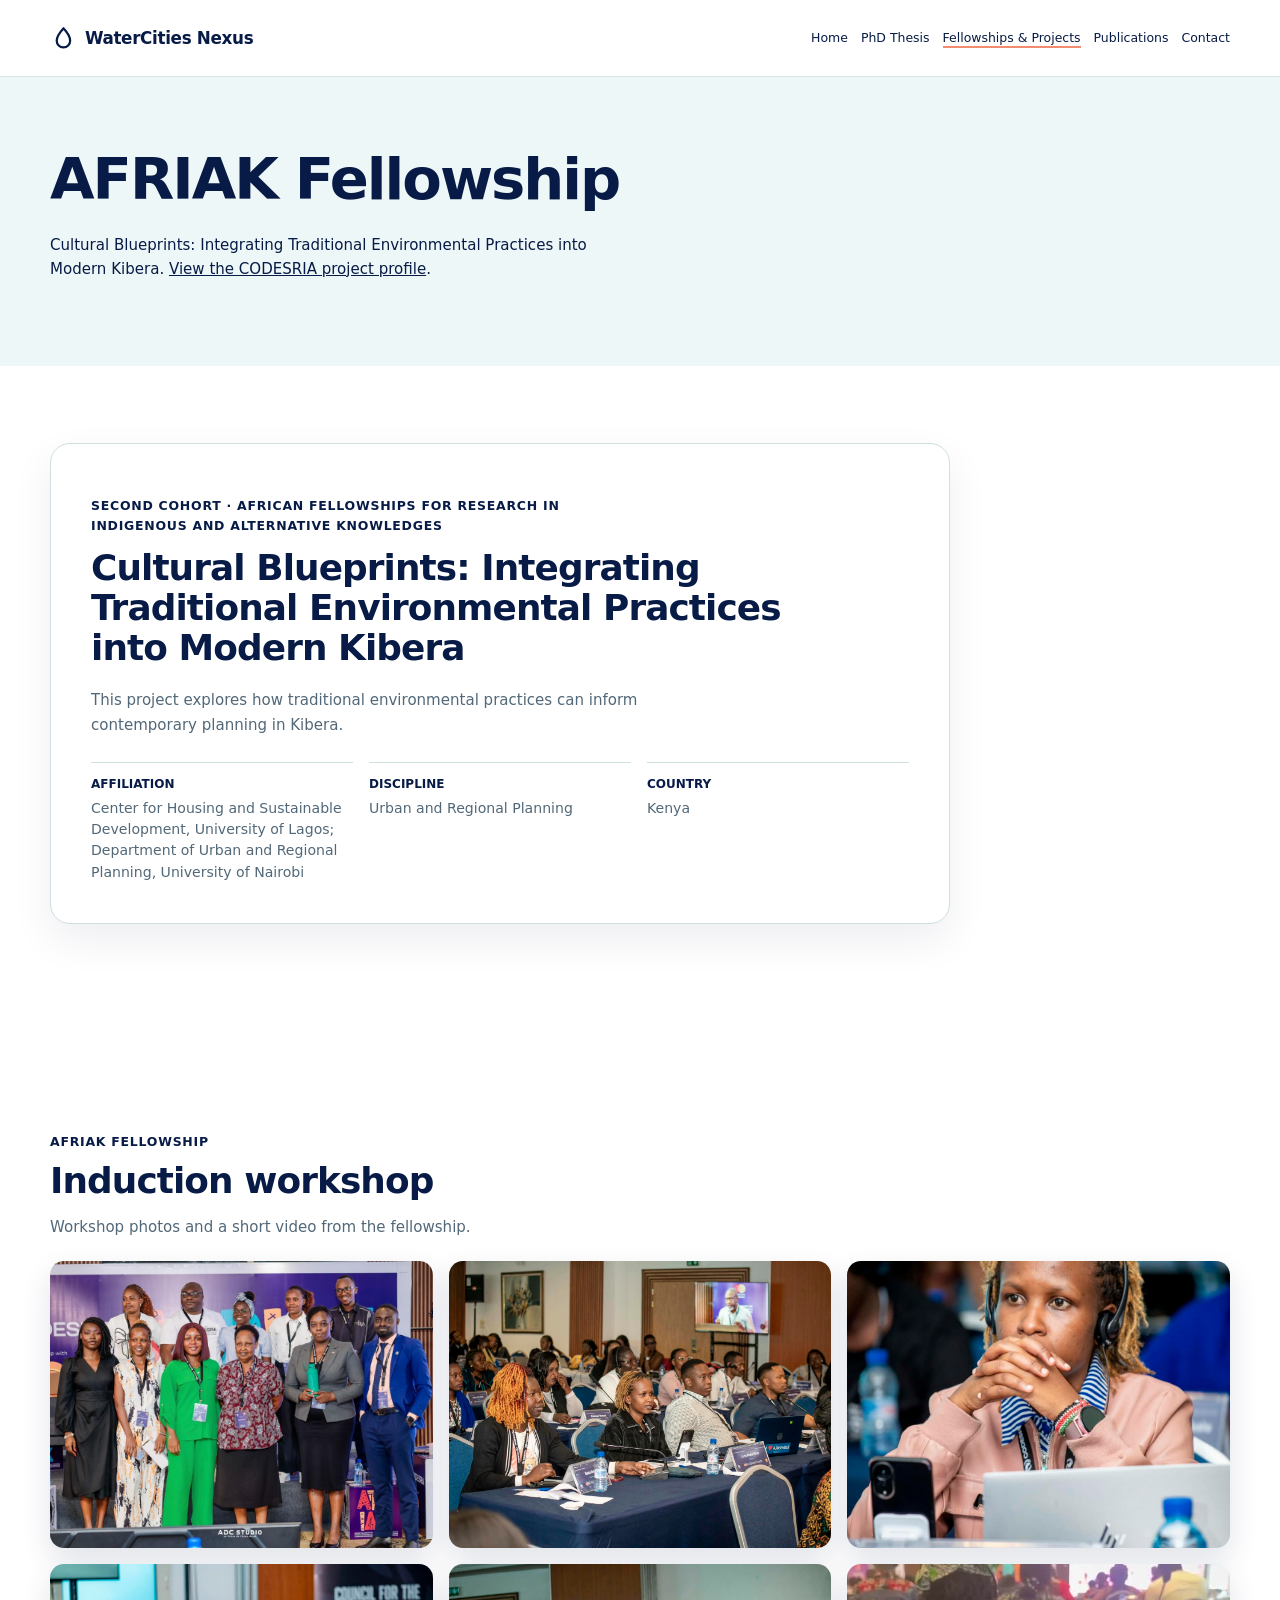
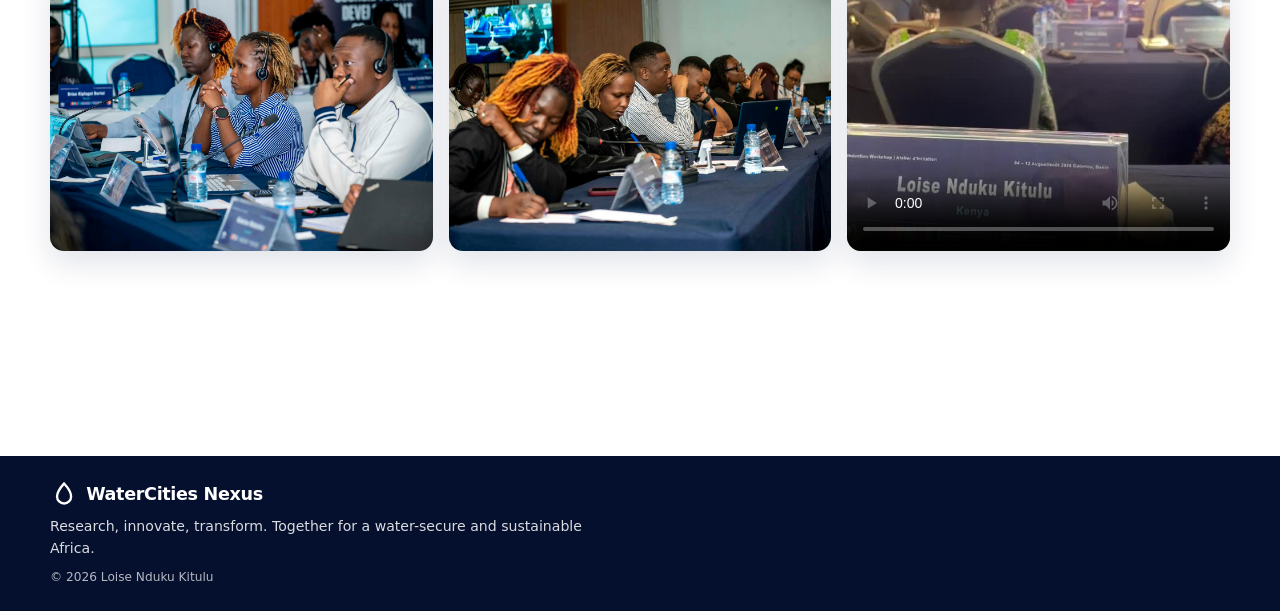
==== commit 0a691c81: "new conference and images updates" ====
--- a/afriak/index.html
+++ b/afriak/index.html
@@ -6,7 +6,7 @@
     <title>AFRIAK Fellowship | Loise Nduku Kitulu</title>
     <meta
       name="description"
-      content="Photos, video and highlights from the AFRIAK Fellowship, where Loise Nduku Kitulu joined researchers from across Africa to share ideas on water and urban development."
+      content="Loise Nduku Kitulu's AFRIAK project, Cultural Blueprints, explores integrating traditional environmental practices into modern Kibera."
     />
     <link
       rel="icon"
@@ -24,7 +24,7 @@
     <meta property="og:title" content="AFRIAK Fellowship | Loise Nduku Kitulu" />
     <meta
       property="og:description"
-      content="Photos, video and highlights from the AFRIAK Fellowship, where Loise Nduku Kitulu joined researchers from across Africa to share ideas on water and urban development."
+      content="Loise Nduku Kitulu's AFRIAK project, Cultural Blueprints, explores integrating traditional environmental practices into modern Kibera."
     />
     <meta property="og:url" content="https://loisenduku.co.ke/afriak/" />
     <meta property="og:image" content="https://loisenduku.co.ke/assets/img/og-image.jpg" />
@@ -40,7 +40,7 @@
     <meta name="twitter:title" content="AFRIAK Fellowship | Loise Nduku Kitulu" />
     <meta
       name="twitter:description"
-      content="Photos, video and highlights from the AFRIAK Fellowship, where Loise Nduku Kitulu joined researchers from across Africa to share ideas on water and urban development."
+      content="Loise Nduku Kitulu's AFRIAK project, Cultural Blueprints, explores integrating traditional environmental practices into modern Kibera."
     />
     <meta name="twitter:image" content="https://loisenduku.co.ke/assets/img/og-image.jpg" />
     <meta
@@ -92,7 +92,7 @@
             "@id": "https://loisenduku.co.ke/afriak/#webpage",
             "url": "https://loisenduku.co.ke/afriak/",
             "name": "AFRIAK Fellowship | Loise Nduku Kitulu",
-            "description": "Photos, video and highlights from the AFRIAK Fellowship, where Loise Nduku Kitulu joined researchers from across Africa to share ideas on water and urban development.",
+            "description": "Loise Nduku Kitulu's AFRIAK project, Cultural Blueprints, explores integrating traditional environmental practices into modern Kibera.",
             "inLanguage": "en",
             "isPartOf": {
               "@id": "https://loisenduku.co.ke/#website"
@@ -180,114 +180,93 @@
             <span class="ln"><span>AFRIAK Fellowship</span></span>
           </h1>
           <p data-r>
-            Moments, sessions and highlights from the fellowship.
+            Cultural Blueprints: Integrating Traditional Environmental Practices into Modern Kibera.
             <a href="https://codesria.org/loise-nduku-kitulu1935/" target="_blank" rel="noopener"
-              >Learn more about the AFRIAK project</a
+              >View the CODESRIA project profile</a
             >.
           </p>
         </div>
       </div>
       <section class="afx-sec">
         <div class="w">
-          <article class="afx">
-            <div class="afx-t" data-r>
-              <span class="num">01</span>
-              <h2>My AFRIAK group — Team Santau</h2>
-              <p>My AFRIAK group with our mentor, Dr. Santau, representing Team Santau.</p>
+          <div class="afriak-project" data-r>
+            <p class="afriak-kicker">
+              Second cohort · African Fellowships for Research in Indigenous and Alternative Knowledges
+            </p>
+            <h2>
+              Cultural Blueprints: Integrating Traditional Environmental Practices into Modern
+              Kibera
+            </h2>
+            <p class="afriak-summary">
+              This project explores how traditional environmental practices can inform contemporary
+              planning in Kibera.
+            </p>
+            <dl class="afriak-facts">
+              <div>
+                <dt>Affiliation</dt>
+                <dd>
+                  Center for Housing and Sustainable Development, University of Lagos; Department
+                  of Urban and Regional Planning, University of Nairobi
+                </dd>
+              </div>
+              <div><dt>Discipline</dt><dd>Urban and Regional Planning</dd></div>
+              <div><dt>Country</dt><dd>Kenya</dd></div>
+            </dl>
+          </div>
+          <section class="afriak-workshop" aria-labelledby="afriak-workshop-title">
+            <div class="afriak-workshop-head" data-r>
+              <span class="afriak-kicker">AFRIAK fellowship</span>
+              <h2 id="afriak-workshop-title">Induction workshop</h2>
+              <p>Workshop photos and a short video from the fellowship.</p>
             </div>
-            <div class="afx-m p" data-r>
-              <img
-                src="/assets/img/AFRIAK/afriak-1.jpg"
-                alt="My AFRIAK group with our mentor, Dr. Santau — Team Santau"
-                loading="lazy"
-              />
+            <div class="afriak-gallery">
+              <figure data-r>
+                <img
+                  src="/assets/img/AFRIAK/afriak-1.jpg"
+                  alt="AFRIAK fellows and mentor"
+                  loading="lazy"
+                />
+              </figure>
+              <figure data-r>
+                <img
+                  src="/assets/img/AFRIAK/afriak-2.jpg"
+                  alt="AFRIAK induction workshop session"
+                  loading="lazy"
+                />
+              </figure>
+              <figure data-r>
+                <img
+                  src="/assets/img/AFRIAK/afriak-3.jpg"
+                  alt="Participant at the AFRIAK workshop"
+                  loading="lazy"
+                />
+              </figure>
+              <figure data-r>
+                <img
+                  src="/assets/img/AFRIAK/afriak-4.jpg"
+                  alt="Fellows at the AFRIAK workshop"
+                  loading="lazy"
+                />
+              </figure>
+              <figure data-r>
+                <img
+                  src="/assets/img/AFRIAK/afriak-5.jpg"
+                  alt="AFRIAK workshop discussion"
+                  loading="lazy"
+                />
+              </figure>
+              <figure class="afriak-video" data-r>
+                <video
+                  controls
+                  playsinline
+                  preload="metadata"
+                  poster="/assets/img/AFRIAK/afriak-6.jpg"
+                >
+                  <source src="/assets/img/AFRIAK/afriak-6.mp4" type="video/mp4" />
+                </video>
+              </figure>
             </div>
-          </article>
-          <article class="afx">
-            <div class="afx-t" data-r>
-              <span class="num">02</span>
-              <h2>Learning in the room</h2>
-              <p>
-                A full session in progress, with fellows and facilitators gathered around the
-                tables. These plenary discussions were where research questions were challenged,
-                refined and compared across very different African contexts.
-              </p>
-            </div>
-            <div class="afx-m l" data-r>
-              <img src="/assets/img/AFRIAK/afriak-2.jpg" alt="Learning in the room" loading="lazy" />
-            </div>
-          </article>
-          <article class="afx">
-            <div class="afx-t" data-r>
-              <span class="num">03</span>
-              <h2>Listening closely</h2>
-              <p>
-                Following a presentation through a headset, notebook and laptop close at hand. Every
-                talk added a new perspective to my own work on water and wastewater planning, and a
-                few ideas I plan to carry into the field.
-              </p>
-            </div>
-            <div class="afx-m p" data-r>
-              <img src="/assets/img/AFRIAK/afriak-3.jpg" alt="Listening closely" loading="lazy" />
-            </div>
-          </article>
-          <article class="afx">
-            <div class="afx-t" data-r>
-              <span class="num">04</span>
-              <h2>Conversations across disciplines</h2>
-              <p>
-                Fellows seated together between presentations, comparing notes on policy, governance
-                and community engagement. Hearing how colleagues approach similar problems helped
-                sharpen the way I frame my own research.
-              </p>
-            </div>
-            <div class="afx-m l" data-r>
-              <img
-                src="/assets/img/AFRIAK/afriak-4.jpg"
-                alt="Conversations across disciplines"
-                loading="lazy"
-              />
-            </div>
-          </article>
-          <article class="afx">
-            <div class="afx-t" data-r>
-              <span class="num">05</span>
-              <h2>Sharing and comparing knowledge</h2>
-              <p>
-                Another view of the working sessions, with participants following a discussion and
-                recording the points that stood out. Exchanging evidence and experience across
-                institutions is at the heart of what the fellowship offers.
-              </p>
-            </div>
-            <div class="afx-m l" data-r>
-              <img
-                src="/assets/img/AFRIAK/afriak-5.jpg"
-                alt="Sharing and comparing knowledge"
-                loading="lazy"
-              />
-            </div>
-          </article>
-          <article class="afx">
-            <div class="afx-t" data-r>
-              <span class="num">06</span>
-              <h2>A moment from the fellowship</h2>
-              <p>
-                A short clip from the programme that captures the atmosphere of the sessions. Press
-                play to see the energy in the room and the kind of exchange that makes this
-                experience so valuable.
-              </p>
-            </div>
-            <div class="afx-m v" data-r>
-              <video
-                controls
-                playsinline
-                preload="metadata"
-                poster="/assets/img/AFRIAK/afriak-6.jpg"
-              >
-                <source src="/assets/img/AFRIAK/afriak-6.mp4" type="video/mp4" />
-              </video>
-            </div>
-          </article>
+          </section>
         </div>
       </section>
     </main>
--- a/assets/style.css
+++ b/assets/style.css
@@ -1380,72 +1380,96 @@
 .afx-sec {
   padding: clamp(40px, 6vw, 80px) 0;
 }
-.afx {
+.afriak-project {
+  max-width: 900px;
+  padding: clamp(22px, 4vw, 40px);
+  border: 1px solid var(--l);
+  border-radius: 20px;
+  background: #fff;
+  box-shadow: 0 16px 42px rgba(6, 21, 74, 0.07);
+}
+.afriak-kicker {
+  color: var(--b);
+  font-size: 0.78rem;
+  font-weight: 700;
+  letter-spacing: 0.06em;
+  text-transform: uppercase;
+}
+.afriak-project h2,
+.afriak-workshop h2 {
+  max-width: 28ch;
+}
+.afriak-summary {
+  max-width: 60ch;
+  color: var(--t);
+  line-height: 1.65;
+}
+.afriak-facts {
   display: grid;
-  grid-template-columns: minmax(0, 1fr) minmax(0, 1fr);
-  gap: clamp(28px, 5vw, 72px);
-  align-items: center;
-  padding: clamp(28px, 4vw, 52px) 0;
-}
-.afx + .afx {
+  grid-template-columns: repeat(auto-fit, minmax(190px, 1fr));
+  gap: 16px;
+  margin: 24px 0 0;
+}
+.afriak-facts div {
+  padding-top: 12px;
   border-top: 1px solid var(--l);
 }
-.afx:nth-child(even) .afx-m {
-  order: -1;
-}
-.afx-t .num {
-  display: inline-block;
-  font-size: 0.8rem;
+.afriak-facts dt {
+  color: var(--b);
+  font-size: 0.75rem;
   font-weight: 700;
-  color: var(--b);
-  letter-spacing: 0.08em;
-  margin-bottom: 10px;
-}
-.afx-t h2 {
-  font-size: clamp(1.4rem, 2.8vw, 2.1rem);
-  margin: 0 0 14px;
-  max-width: none;
-}
-.afx-t p {
+  text-transform: uppercase;
+}
+.afriak-facts dd {
+  margin: 5px 0 0;
+  color: var(--t);
+  font-size: 0.88rem;
+  line-height: 1.5;
+}
+.afriak-workshop {
+  margin-top: clamp(44px, 7vw, 78px);
+}
+.afriak-workshop-head {
+  margin-bottom: 22px;
+}
+.afriak-workshop-head h2 {
+  margin: 8px 0;
+}
+.afriak-workshop-head p {
+  color: var(--t);
+}
+.afriak-gallery {
+  display: grid;
+  grid-template-columns: repeat(3, minmax(0, 1fr));
+  gap: 16px;
+}
+.afriak-gallery figure {
+  aspect-ratio: 4 / 3;
   margin: 0;
-  color: var(--t);
-  font-size: 1rem;
-  line-height: 1.65;
-  max-width: 52ch;
-}
-.afx-m {
-  min-width: 0;
-  display: flex;
-  justify-content: center;
-}
-.afx-m img,
-.afx-m video {
+  overflow: hidden;
+  border-radius: 14px;
+  background: var(--m);
+  box-shadow: 0 12px 30px rgba(6, 21, 74, 0.12);
+}
+.afriak-gallery img,
+.afriak-gallery video {
+  display: block;
   width: 100%;
-  height: auto;
-  border-radius: 18px;
-  background: var(--m);
-  box-shadow: 0 14px 40px rgba(6, 21, 74, 0.15);
-}
-.afx-m.p img {
-  width: auto;
-  max-width: 100%;
-  max-height: 560px;
-}
-.afx-m.l img,
-.afx-m.v video {
-  max-height: 480px;
+  height: 100%;
   object-fit: cover;
 }
+.afriak-gallery video {
+  background: #071b46;
+}
 @media (max-width: 760px) {
-  .afx {
-    grid-template-columns: minmax(0, 1fr);
-    gap: 20px;
-  }
-  .afx:nth-child(even) .afx-m {
-    order: 0;
-  }
-  .afx-m.p img {
-    max-height: 460px;
+  .afriak-gallery {
+    grid-template-columns: repeat(2, minmax(0, 1fr));
+    gap: 10px;
+  }
+}
+@media (max-width: 460px) {
+  .afriak-gallery {
+    grid-template-columns: 1fr;
   }
 }
 @media (max-width: 720px) {
@@ -1558,6 +1582,12 @@
   border: 1px solid var(--l);
   border-radius: 18px;
   padding: clamp(18px, 2.2vw, 26px);
+}
+.conference-note-feature {
+  grid-column: 1 / -1;
+}
+.conference-note-feature p {
+  max-width: 88ch;
 }
 .conference-note h3 {
   font-size: clamp(1.1rem, 1.8vw, 1.4rem);
@@ -1746,6 +1776,29 @@
   object-fit: cover;
   object-position: 50% 52%;
   filter: saturate(0.86) brightness(0.88);
+}
+.hero-portrait {
+  position: absolute;
+  z-index: 1;
+  top: 50%;
+  right: clamp(36px, 8vw, 128px);
+  width: clamp(350px, 38vw, 500px);
+  aspect-ratio: 1;
+  transform: translateY(-50%);
+}
+.hero-portrait img {
+  display: block;
+  width: 100%;
+  height: 100%;
+  border-radius: 50%;
+  object-fit: cover;
+  object-position: 50% 40%;
+  box-shadow:
+    0 0 0 1px rgba(238, 247, 247, 0.38),
+    0 20px 56px rgba(4, 12, 38, 0.24);
+}
+.about-mobile-portrait {
+  display: none;
 }
 .hero .w {
   max-width: 1200px;
@@ -2118,6 +2171,12 @@
     object-position: 58% 50%;
     background: transparent;
   }
+  .hero-portrait {
+    top: 36%;
+    right: clamp(22px, 8vw, 58px);
+    width: clamp(145px, 40vw, 210px);
+    transform: translateY(-50%);
+  }
   .hero .w {
     padding: 108px 10px 52px;
   }
@@ -2283,6 +2342,27 @@
   }
 }
 
+@media (max-width: 1000px) {
+  .hero-portrait,
+  .about-image {
+    display: none;
+  }
+  .about-mobile-portrait {
+    display: block;
+    width: min(100%, 360px);
+    aspect-ratio: 1;
+    margin: 24px 0;
+    border: 6px solid var(--m);
+    border-radius: 20px;
+    object-fit: cover;
+    object-position: 50% 40%;
+    box-shadow: 0 18px 42px rgba(7, 27, 70, 0.16);
+  }
+  .about {
+    grid-template-columns: 1fr;
+  }
+}
+
 @media (min-width: 721px) and (max-width: 860px) {
   .nav {
     gap: 12px;
